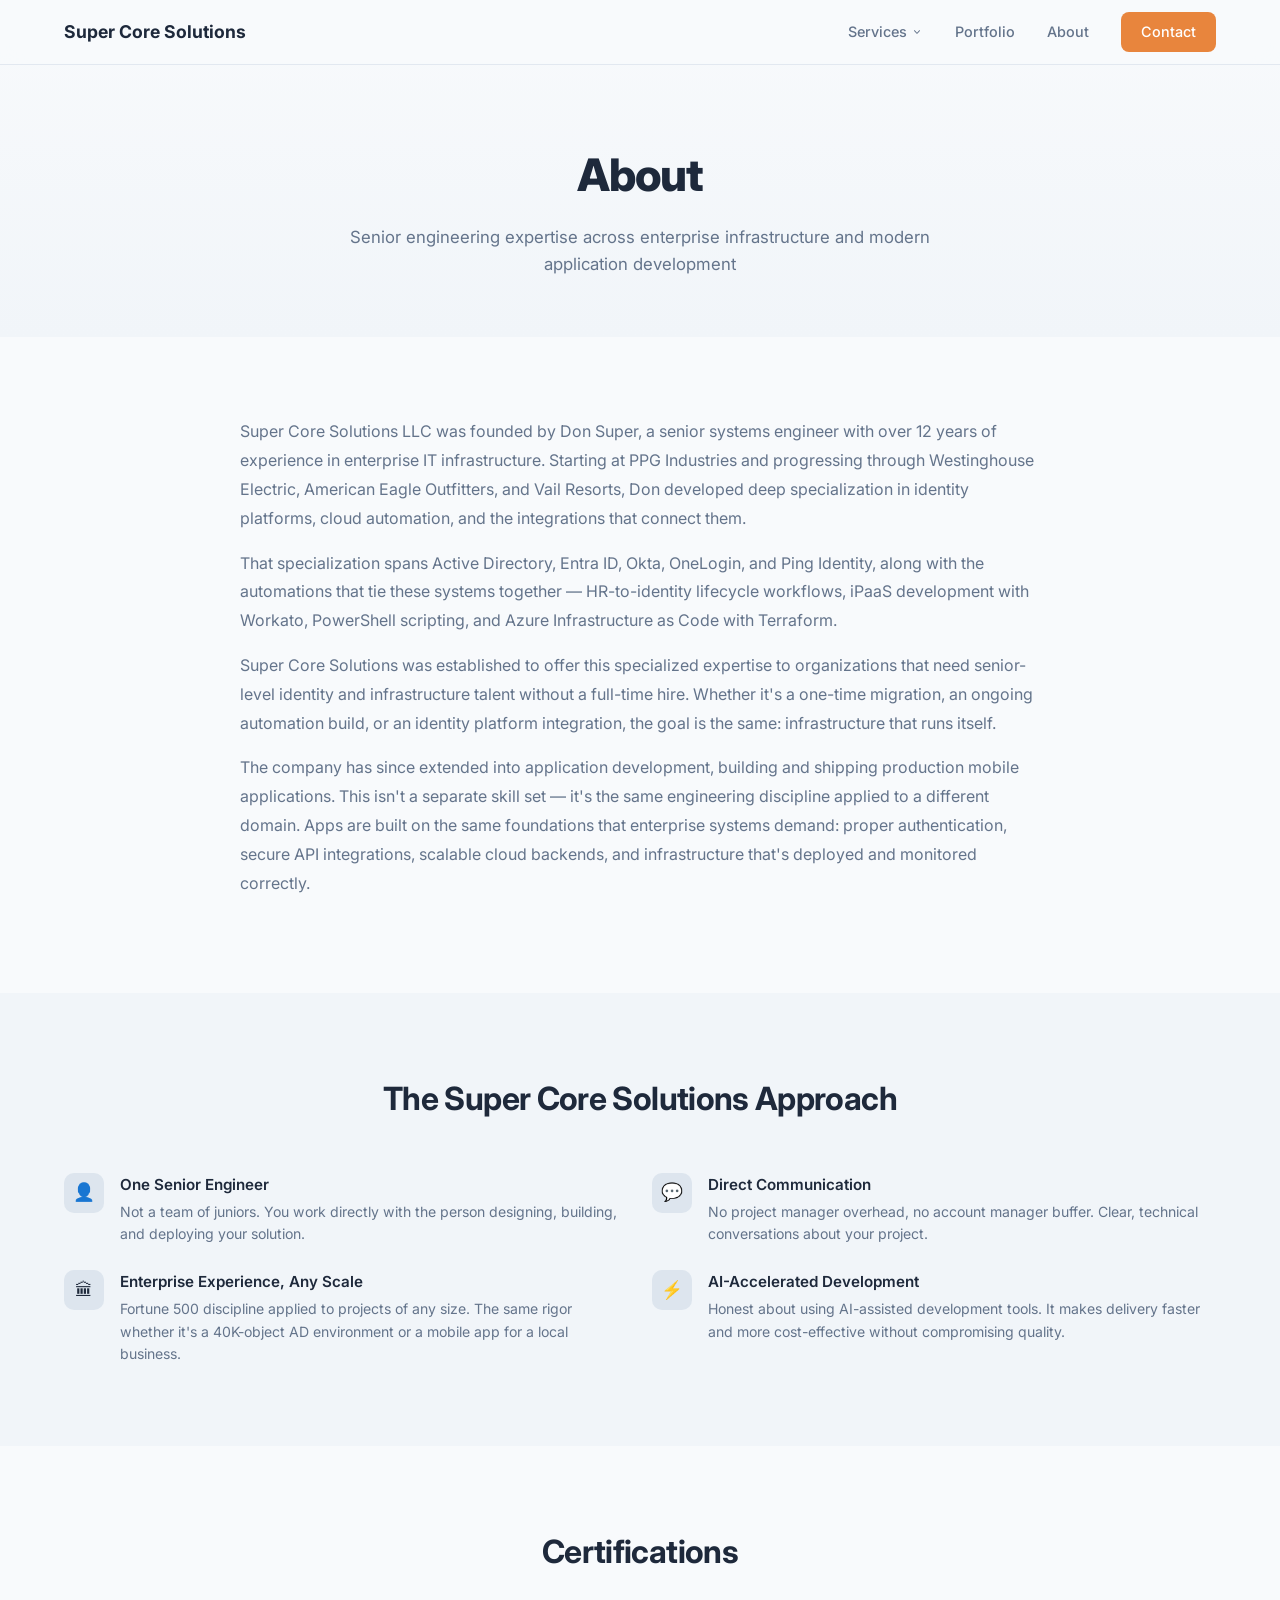
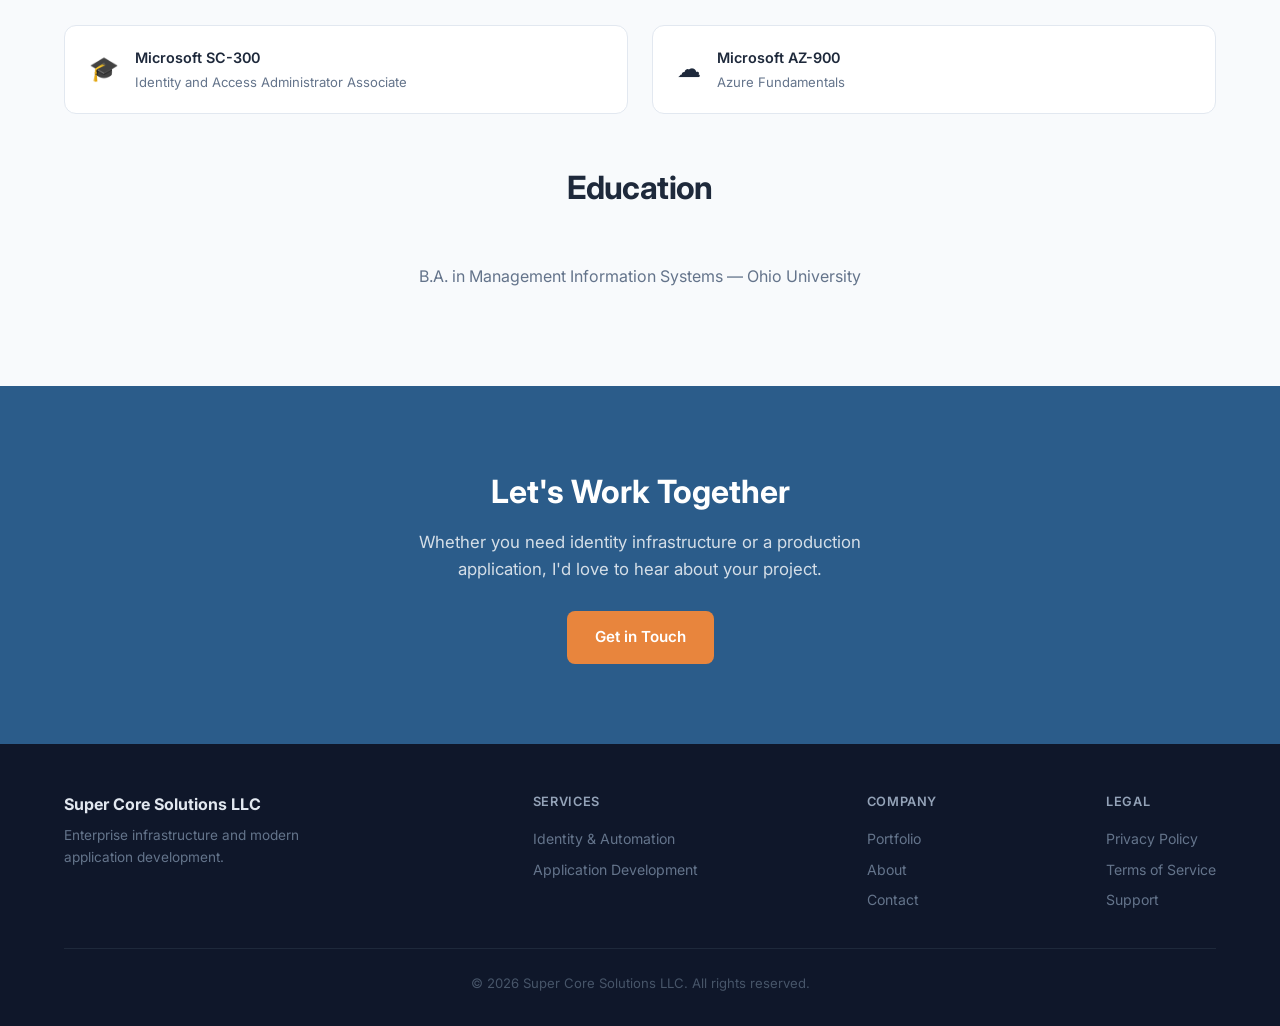
==== about.html @ 487dc0d9 "Redesign site: multi-page marketing site with services, portfolio, and about - New light theme desig" ====
<!DOCTYPE html>
<html lang="en">
<head>
    <meta charset="UTF-8">
    <meta name="viewport" content="width=device-width, initial-scale=1.0">
    <title>About — Super Core Solutions LLC</title>
    <meta name="description" content="About Don Super and Super Core Solutions LLC. 12+ years of enterprise identity and infrastructure experience, now extended into production application development.">
    <link rel="preconnect" href="https://fonts.googleapis.com">
    <link rel="preconnect" href="https://fonts.gstatic.com" crossorigin>
    <link href="https://fonts.googleapis.com/css2?family=Inter:wght@400;500;600;700;800&display=swap" rel="stylesheet">
    <link rel="stylesheet" href="styles.css">
</head>
<body>

    <!-- Navigation -->
    <nav class="nav">
        <div class="container">
            <a href="/" class="nav-brand">Super Core Solutions</a>
            <ul class="nav-links">
                <li class="nav-dropdown">
                    <button class="nav-dropdown-toggle" aria-expanded="false">
                        Services
                        <svg xmlns="http://www.w3.org/2000/svg" viewBox="0 0 20 20" fill="currentColor"><path fill-rule="evenodd" d="M5.23 7.21a.75.75 0 011.06.02L10 11.168l3.71-3.938a.75.75 0 111.08 1.04l-4.25 4.5a.75.75 0 01-1.08 0l-4.25-4.5a.75.75 0 01.02-1.06z" clip-rule="evenodd"/></svg>
                    </button>
                    <div class="nav-dropdown-menu">
                        <a href="services/identity-automation.html">Identity & Automation</a>
                        <a href="services/app-development.html">Application Development</a>
                    </div>
                </li>
                <li><a href="portfolio.html">Portfolio</a></li>
                <li><a href="about.html">About</a></li>
                <li><a href="contact.html" class="nav-cta">Contact</a></li>
            </ul>
            <button class="nav-hamburger" aria-label="Menu">
                <span></span>
                <span></span>
                <span></span>
            </button>
        </div>
    </nav>

    <div class="nav-mobile">
        <button class="mobile-services-toggle">Services</button>
        <div class="mobile-services-submenu">
            <a href="services/identity-automation.html">Identity & Automation</a>
            <a href="services/app-development.html">Application Development</a>
        </div>
        <a href="portfolio.html">Portfolio</a>
        <a href="about.html">About</a>
        <a href="contact.html">Contact</a>
    </div>

    <!-- Page Header -->
    <section class="page-header">
        <div class="container">
            <h1>About</h1>
            <p class="subtitle">Senior engineering expertise across enterprise infrastructure and modern application development</p>
        </div>
    </section>

    <!-- Professional Background -->
    <section class="section">
        <div class="container">
            <div class="about-content fade-in">
                <p>Super Core Solutions LLC was founded by Don Super, a senior systems engineer with over 12 years of experience in enterprise IT infrastructure. Starting at PPG Industries and progressing through Westinghouse Electric, American Eagle Outfitters, and Vail Resorts, Don developed deep specialization in identity platforms, cloud automation, and the integrations that connect them.</p>

                <p>That specialization spans Active Directory, Entra ID, Okta, OneLogin, and Ping Identity, along with the automations that tie these systems together — HR-to-identity lifecycle workflows, iPaaS development with Workato, PowerShell scripting, and Azure Infrastructure as Code with Terraform.</p>

                <p>Super Core Solutions was established to offer this specialized expertise to organizations that need senior-level identity and infrastructure talent without a full-time hire. Whether it's a one-time migration, an ongoing automation build, or an identity platform integration, the goal is the same: infrastructure that runs itself.</p>

                <p>The company has since extended into application development, building and shipping production mobile applications. This isn't a separate skill set — it's the same engineering discipline applied to a different domain. Apps are built on the same foundations that enterprise systems demand: proper authentication, secure API integrations, scalable cloud backends, and infrastructure that's deployed and monitored correctly.</p>
            </div>
        </div>
    </section>

    <!-- The Approach -->
    <section class="section section-alt">
        <div class="container">
            <div class="section-header fade-in">
                <h2>The Super Core Solutions Approach</h2>
            </div>
            <div class="approach-grid fade-in">
                <div class="approach-item">
                    <div class="approach-icon">&#128100;</div>
                    <div>
                        <h4>One Senior Engineer</h4>
                        <p>Not a team of juniors. You work directly with the person designing, building, and deploying your solution.</p>
                    </div>
                </div>
                <div class="approach-item">
                    <div class="approach-icon">&#128172;</div>
                    <div>
                        <h4>Direct Communication</h4>
                        <p>No project manager overhead, no account manager buffer. Clear, technical conversations about your project.</p>
                    </div>
                </div>
                <div class="approach-item">
                    <div class="approach-icon">&#127963;</div>
                    <div>
                        <h4>Enterprise Experience, Any Scale</h4>
                        <p>Fortune 500 discipline applied to projects of any size. The same rigor whether it's a 40K-object AD environment or a mobile app for a local business.</p>
                    </div>
                </div>
                <div class="approach-item">
                    <div class="approach-icon">&#9889;</div>
                    <div>
                        <h4>AI-Accelerated Development</h4>
                        <p>Honest about using AI-assisted development tools. It makes delivery faster and more cost-effective without compromising quality.</p>
                    </div>
                </div>
            </div>
        </div>
    </section>

    <!-- Certifications & Education -->
    <section class="section">
        <div class="container">
            <div class="section-header fade-in">
                <h2>Certifications</h2>
            </div>
            <div class="cert-grid fade-in">
                <div class="card cert-card">
                    <div class="cert-icon">&#127891;</div>
                    <div>
                        <h4>Microsoft SC-300</h4>
                        <p>Identity and Access Administrator Associate</p>
                    </div>
                </div>
                <div class="card cert-card">
                    <div class="cert-icon">&#9729;</div>
                    <div>
                        <h4>Microsoft AZ-900</h4>
                        <p>Azure Fundamentals</p>
                    </div>
                </div>
            </div>

            <div class="section-header fade-in" style="margin-top: 48px;">
                <h2>Education</h2>
            </div>
            <div class="about-content fade-in">
                <p style="text-align: center;">B.A. in Management Information Systems — Ohio University</p>
            </div>
        </div>
    </section>

    <!-- CTA -->
    <section class="cta-section">
        <div class="container fade-in">
            <h2>Let's Work Together</h2>
            <p>Whether you need identity infrastructure or a production application, I'd love to hear about your project.</p>
            <a href="contact.html" class="btn">Get in Touch</a>
        </div>
    </section>

    <!-- Footer -->
    <footer class="footer">
        <div class="container">
            <div class="footer-content">
                <div>
                    <div class="footer-brand">Super Core Solutions LLC</div>
                    <p class="footer-tagline">Enterprise infrastructure and modern application development.</p>
                </div>
                <div class="footer-links-group">
                    <h4>Services</h4>
                    <a href="services/identity-automation.html">Identity & Automation</a>
                    <a href="services/app-development.html">Application Development</a>
                </div>
                <div class="footer-links-group">
                    <h4>Company</h4>
                    <a href="portfolio.html">Portfolio</a>
                    <a href="about.html">About</a>
                    <a href="contact.html">Contact</a>
                </div>
                <div class="footer-links-group">
                    <h4>Legal</h4>
                    <a href="privacy.html">Privacy Policy</a>
                    <a href="terms.html">Terms of Service</a>
                    <a href="support.html">Support</a>
                </div>
            </div>
            <div class="footer-bottom">
                &copy; 2026 Super Core Solutions LLC. All rights reserved.
            </div>
        </div>
    </footer>

    <script src="script.js"></script>
</body>
</html>
---- styles.css ----
/* Super Core Solutions LLC — Website Redesign */

/* Reset & Base */
*, *::before, *::after {
    box-sizing: border-box;
    margin: 0;
    padding: 0;
}

:root {
    --color-primary: #2B5C8A;
    --color-primary-light: #3A7AB8;
    --color-primary-dark: #1E4468;
    --color-accent: #E8853D;
    --color-accent-hover: #D4732E;
    --color-dark: #0F172A;
    --color-dark-light: #1E293B;
    --color-bg: #F8FAFC;
    --color-bg-alt: #F1F5F9;
    --color-card: #FFFFFF;
    --color-text: #1E293B;
    --color-text-secondary: #64748B;
    --color-text-light: #94A3B8;
    --color-border: #E2E8F0;
    --color-border-hover: #CBD5E1;
    --max-width: 1200px;
    --radius: 12px;
    --radius-sm: 8px;
    --shadow-sm: 0 1px 2px rgba(0,0,0,0.05);
    --shadow: 0 1px 3px rgba(0,0,0,0.1), 0 1px 2px rgba(0,0,0,0.06);
    --shadow-md: 0 4px 6px rgba(0,0,0,0.07), 0 2px 4px rgba(0,0,0,0.06);
    --shadow-lg: 0 10px 15px rgba(0,0,0,0.1), 0 4px 6px rgba(0,0,0,0.05);
    --transition: 0.2s ease;
}

html {
    scroll-behavior: smooth;
}

body {
    font-family: 'Inter', -apple-system, BlinkMacSystemFont, 'Segoe UI', Roboto, 'Helvetica Neue', Arial, sans-serif;
    background-color: var(--color-bg);
    color: var(--color-text);
    line-height: 1.6;
    -webkit-font-smoothing: antialiased;
}

a {
    color: var(--color-primary);
    text-decoration: none;
    transition: color var(--transition);
}

a:hover {
    color: var(--color-primary-light);
}

img {
    max-width: 100%;
    height: auto;
}

/* Layout */
.container {
    max-width: var(--max-width);
    margin: 0 auto;
    padding: 0 24px;
}

/* ===== NAVIGATION ===== */
.nav {
    position: fixed;
    top: 0;
    left: 0;
    right: 0;
    z-index: 100;
    background: rgba(248, 250, 252, 0.9);
    backdrop-filter: blur(12px);
    -webkit-backdrop-filter: blur(12px);
    border-bottom: 1px solid var(--color-border);
}

.nav .container {
    display: flex;
    align-items: center;
    justify-content: space-between;
    height: 64px;
}

.nav-brand {
    font-size: 1.1rem;
    font-weight: 700;
    color: var(--color-text);
    text-decoration: none;
}

.nav-brand:hover {
    color: var(--color-primary);
}

.nav-links {
    display: flex;
    align-items: center;
    gap: 32px;
    list-style: none;
}

.nav-links a {
    color: var(--color-text-secondary);
    font-size: 0.9rem;
    font-weight: 500;
    transition: color var(--transition);
}

.nav-links a:hover {
    color: var(--color-text);
}

/* Services dropdown */
.nav-dropdown {
    position: relative;
}

.nav-dropdown-toggle {
    display: flex;
    align-items: center;
    gap: 4px;
    cursor: pointer;
    background: none;
    border: none;
    color: var(--color-text-secondary);
    font-size: 0.9rem;
    font-weight: 500;
    font-family: inherit;
    padding: 0;
    transition: color var(--transition);
}

.nav-dropdown-toggle:hover {
    color: var(--color-text);
}

.nav-dropdown-toggle svg {
    width: 12px;
    height: 12px;
    transition: transform var(--transition);
}

.nav-dropdown.open .nav-dropdown-toggle svg {
    transform: rotate(180deg);
}

.nav-dropdown-menu {
    display: none;
    position: absolute;
    top: calc(100% + 12px);
    left: 50%;
    transform: translateX(-50%);
    background: var(--color-card);
    border: 1px solid var(--color-border);
    border-radius: var(--radius-sm);
    box-shadow: var(--shadow-lg);
    min-width: 240px;
    padding: 8px;
    z-index: 200;
}

.nav-dropdown.open .nav-dropdown-menu {
    display: block;
}

.nav-dropdown-menu a {
    display: block;
    padding: 10px 16px;
    color: var(--color-text-secondary);
    font-size: 0.88rem;
    border-radius: 6px;
    transition: background-color var(--transition), color var(--transition);
}

.nav-dropdown-menu a:hover {
    background: var(--color-bg-alt);
    color: var(--color-text);
}

/* Contact CTA in nav */
.nav-cta {
    display: inline-block;
    padding: 8px 20px;
    background: var(--color-accent);
    color: #fff !important;
    border-radius: var(--radius-sm);
    font-weight: 600;
    font-size: 0.88rem;
    transition: background-color var(--transition), transform var(--transition);
}

.nav-cta:hover {
    background: var(--color-accent-hover);
    color: #fff !important;
    transform: translateY(-1px);
}

/* Hamburger */
.nav-hamburger {
    display: none;
    background: none;
    border: none;
    cursor: pointer;
    padding: 4px;
}

.nav-hamburger span {
    display: block;
    width: 24px;
    height: 2px;
    background: var(--color-text);
    margin: 5px 0;
    transition: transform var(--transition), opacity var(--transition);
}

.nav-hamburger.open span:nth-child(1) {
    transform: rotate(45deg) translate(5px, 5px);
}

.nav-hamburger.open span:nth-child(2) {
    opacity: 0;
}

.nav-hamburger.open span:nth-child(3) {
    transform: rotate(-45deg) translate(5px, -5px);
}

/* Mobile nav */
.nav-mobile {
    display: none;
    position: fixed;
    top: 64px;
    left: 0;
    right: 0;
    background: var(--color-card);
    border-bottom: 1px solid var(--color-border);
    padding: 16px 24px;
    box-shadow: var(--shadow-lg);
    z-index: 99;
}

.nav-mobile.open {
    display: block;
}

.nav-mobile a,
.nav-mobile button {
    display: block;
    padding: 12px 0;
    color: var(--color-text-secondary);
    font-size: 1rem;
    font-weight: 500;
    border-bottom: 1px solid var(--color-border);
    background: none;
    border-left: none;
    border-right: none;
    border-top: none;
    width: 100%;
    text-align: left;
    cursor: pointer;
    font-family: inherit;
}

.nav-mobile a:last-child,
.nav-mobile button:last-of-type {
    border-bottom: none;
}

.nav-mobile a:hover,
.nav-mobile button:hover {
    color: var(--color-primary);
}

.nav-mobile .mobile-services-submenu {
    padding-left: 16px;
    display: none;
}

.nav-mobile .mobile-services-submenu.open {
    display: block;
}

.nav-mobile .mobile-services-submenu a {
    font-size: 0.9rem;
    color: var(--color-text-light);
}

/* ===== HERO ===== */
.hero {
    padding: 140px 0 80px;
    text-align: center;
    background: linear-gradient(180deg, var(--color-bg) 0%, var(--color-bg-alt) 100%);
}

.hero h1 {
    font-size: 3.2rem;
    font-weight: 800;
    letter-spacing: -0.03em;
    margin-bottom: 20px;
    color: var(--color-text);
    line-height: 1.15;
    max-width: 800px;
    margin-left: auto;
    margin-right: auto;
}

.hero .tagline {
    font-size: 1.2rem;
    color: var(--color-text-secondary);
    max-width: 600px;
    margin: 0 auto 36px;
    line-height: 1.7;
}

.hero-ctas {
    display: flex;
    gap: 16px;
    justify-content: center;
    flex-wrap: wrap;
}

/* ===== BUTTONS ===== */
.btn {
    display: inline-flex;
    align-items: center;
    gap: 8px;
    padding: 14px 28px;
    border-radius: var(--radius-sm);
    font-weight: 600;
    font-size: 0.95rem;
    transition: background-color var(--transition), transform var(--transition), box-shadow var(--transition);
    text-decoration: none;
    border: none;
    cursor: pointer;
}

.btn:hover {
    transform: translateY(-1px);
}

.btn-primary {
    background: var(--color-primary);
    color: #fff;
}

.btn-primary:hover {
    background: var(--color-primary-light);
    color: #fff;
    box-shadow: 0 4px 12px rgba(43, 92, 138, 0.3);
}

.btn-accent {
    background: var(--color-accent);
    color: #fff;
}

.btn-accent:hover {
    background: var(--color-accent-hover);
    color: #fff;
    box-shadow: 0 4px 12px rgba(232, 133, 61, 0.3);
}

.btn-outline {
    background: transparent;
    color: var(--color-primary);
    border: 2px solid var(--color-primary);
}

.btn-outline:hover {
    background: var(--color-primary);
    color: #fff;
}

/* ===== SECTIONS ===== */
.section {
    padding: 80px 0;
}

.section-alt {
    background: var(--color-bg-alt);
}

.section-dark {
    background: var(--color-dark);
    color: #fff;
}

.section-dark .section-subtitle {
    color: #94A3B8;
}

.section-header {
    text-align: center;
    margin-bottom: 48px;
}

.section-header h2 {
    font-size: 2rem;
    font-weight: 700;
    letter-spacing: -0.02em;
    margin-bottom: 12px;
}

.section-subtitle {
    font-size: 1.05rem;
    color: var(--color-text-secondary);
    max-width: 600px;
    margin: 0 auto;
}

/* ===== CARDS ===== */
.card {
    background: var(--color-card);
    border: 1px solid var(--color-border);
    border-radius: var(--radius);
    padding: 32px;
    transition: border-color var(--transition), box-shadow var(--transition);
}

.card:hover {
    border-color: var(--color-border-hover);
    box-shadow: var(--shadow-md);
}

.card h3 {
    font-size: 1.2rem;
    font-weight: 600;
    margin-bottom: 12px;
    color: var(--color-text);
}

.card p {
    color: var(--color-text-secondary);
    font-size: 0.95rem;
    line-height: 1.7;
}

/* Service overview cards */
.services-grid {
    display: grid;
    grid-template-columns: repeat(2, 1fr);
    gap: 24px;
}

.service-card {
    position: relative;
    padding: 36px;
}

.service-card .card-icon {
    width: 48px;
    height: 48px;
    background: rgba(43, 92, 138, 0.1);
    border-radius: 10px;
    display: flex;
    align-items: center;
    justify-content: center;
    margin-bottom: 20px;
    font-size: 1.4rem;
}

.service-card h3 {
    margin-bottom: 12px;
}

.service-card p {
    margin-bottom: 20px;
}

.card-link {
    display: inline-flex;
    align-items: center;
    gap: 6px;
    color: var(--color-primary);
    font-weight: 600;
    font-size: 0.9rem;
}

.card-link:hover {
    gap: 10px;
}

.card-link svg {
    width: 16px;
    height: 16px;
    transition: transform var(--transition);
}

.card-link:hover svg {
    transform: translateX(3px);
}

/* ===== PORTFOLIO CARDS ===== */
.portfolio-grid {
    display: grid;
    grid-template-columns: repeat(2, 1fr);
    gap: 32px;
}

.portfolio-card {
    padding: 0;
    overflow: hidden;
}

.portfolio-card-body {
    padding: 28px 32px 32px;
}

.portfolio-card-header {
    display: flex;
    align-items: center;
    justify-content: space-between;
    margin-bottom: 12px;
}

.portfolio-card h3 {
    font-size: 1.3rem;
    margin-bottom: 0;
}

.portfolio-status {
    display: inline-block;
    font-size: 0.75rem;
    font-weight: 600;
    padding: 4px 10px;
    border-radius: 20px;
    text-transform: uppercase;
    letter-spacing: 0.05em;
}

.portfolio-status.live {
    background: rgba(34, 197, 94, 0.1);
    color: #16A34A;
}

.portfolio-status.dev {
    background: rgba(43, 92, 138, 0.1);
    color: var(--color-primary);
}

.portfolio-card .description {
    margin-bottom: 16px;
}

.tech-pills {
    display: flex;
    flex-wrap: wrap;
    gap: 8px;
    margin-bottom: 20px;
}

.tech-pill {
    display: inline-block;
    padding: 4px 12px;
    background: var(--color-bg-alt);
    color: var(--color-text-secondary);
    font-size: 0.8rem;
    font-weight: 500;
    border-radius: 20px;
    border: 1px solid var(--color-border);
}

/* ===== CREDIBILITY STRIP ===== */
.credibility-strip {
    display: flex;
    justify-content: center;
    flex-wrap: wrap;
    gap: 40px;
    padding: 40px 0;
}

.credibility-item {
    display: flex;
    align-items: center;
    gap: 12px;
}

.credibility-icon {
    width: 40px;
    height: 40px;
    background: rgba(43, 92, 138, 0.1);
    border-radius: 10px;
    display: flex;
    align-items: center;
    justify-content: center;
    font-size: 1.1rem;
    flex-shrink: 0;
}

.section-dark .credibility-icon {
    background: rgba(255, 255, 255, 0.1);
}

.credibility-text {
    font-size: 0.9rem;
    font-weight: 600;
    color: var(--color-text);
    white-space: nowrap;
}

.section-dark .credibility-text {
    color: #E2E8F0;
}

/* ===== CTA SECTION ===== */
.cta-section {
    text-align: center;
    padding: 80px 0;
    background: var(--color-primary);
    color: #fff;
}

.cta-section h2 {
    font-size: 2rem;
    font-weight: 700;
    margin-bottom: 12px;
}

.cta-section p {
    font-size: 1.05rem;
    color: rgba(255, 255, 255, 0.8);
    margin-bottom: 28px;
    max-width: 500px;
    margin-left: auto;
    margin-right: auto;
}

.cta-section .btn {
    background: var(--color-accent);
    color: #fff;
}

.cta-section .btn:hover {
    background: var(--color-accent-hover);
    box-shadow: 0 4px 12px rgba(0, 0, 0, 0.2);
}

/* ===== SERVICE DETAIL PAGE ===== */
.service-hero {
    padding: 140px 0 60px;
    text-align: center;
    background: linear-gradient(180deg, var(--color-bg) 0%, var(--color-bg-alt) 100%);
}

.service-hero h1 {
    font-size: 2.8rem;
    font-weight: 800;
    letter-spacing: -0.03em;
    margin-bottom: 16px;
    color: var(--color-text);
}

.service-hero .tagline {
    font-size: 1.15rem;
    color: var(--color-text-secondary);
    max-width: 600px;
    margin: 0 auto;
    line-height: 1.7;
}

.offerings-grid {
    display: grid;
    grid-template-columns: repeat(2, 1fr);
    gap: 24px;
}

.offering-card {
    padding: 28px;
}

.offering-card h3 {
    font-size: 1.1rem;
    margin-bottom: 10px;
    display: flex;
    align-items: center;
    gap: 10px;
}

.offering-card h3 .offering-number {
    display: inline-flex;
    align-items: center;
    justify-content: center;
    width: 28px;
    height: 28px;
    background: rgba(43, 92, 138, 0.1);
    color: var(--color-primary);
    font-size: 0.8rem;
    font-weight: 700;
    border-radius: 8px;
    flex-shrink: 0;
}

.offering-card p {
    font-size: 0.93rem;
}

/* Differentiator block */
.differentiator {
    display: grid;
    grid-template-columns: repeat(2, 1fr);
    gap: 24px;
}

.diff-item {
    display: flex;
    gap: 16px;
    align-items: flex-start;
}

.diff-icon {
    width: 36px;
    height: 36px;
    background: rgba(43, 92, 138, 0.1);
    border-radius: 8px;
    display: flex;
    align-items: center;
    justify-content: center;
    font-size: 1rem;
    flex-shrink: 0;
}

.diff-item h4 {
    font-size: 0.95rem;
    font-weight: 600;
    margin-bottom: 4px;
}

.diff-item p {
    font-size: 0.88rem;
    color: var(--color-text-secondary);
    line-height: 1.6;
}

/* Tech stack grid */
.tech-stack-grid {
    display: grid;
    grid-template-columns: repeat(3, 1fr);
    gap: 20px;
}

.tech-category {
    padding: 24px;
}

.tech-category h4 {
    font-size: 0.85rem;
    font-weight: 600;
    color: var(--color-text-secondary);
    text-transform: uppercase;
    letter-spacing: 0.05em;
    margin-bottom: 12px;
}

.tech-category .tech-pills {
    margin-bottom: 0;
}

/* ===== PORTFOLIO DETAIL ===== */
.case-study {
    margin-bottom: 48px;
}

.case-study-header {
    display: flex;
    align-items: center;
    justify-content: space-between;
    margin-bottom: 16px;
    flex-wrap: wrap;
    gap: 12px;
}

.case-study h3 {
    font-size: 1.5rem;
    font-weight: 700;
}

.case-study-links {
    display: flex;
    gap: 12px;
}

.case-study-story {
    margin-bottom: 20px;
}

.case-study-story p {
    color: var(--color-text-secondary);
    line-height: 1.8;
}

.demonstrates {
    margin-top: 20px;
}

.demonstrates h4 {
    font-size: 0.95rem;
    font-weight: 600;
    margin-bottom: 12px;
}

.demonstrates ul {
    list-style: none;
    padding: 0;
}

.demonstrates li {
    position: relative;
    padding-left: 24px;
    margin-bottom: 8px;
    color: var(--color-text-secondary);
    font-size: 0.93rem;
}

.demonstrates li::before {
    content: "→";
    position: absolute;
    left: 0;
    color: var(--color-primary);
    font-weight: 600;
}

/* ===== ABOUT PAGE ===== */
.about-content {
    max-width: 800px;
    margin: 0 auto;
}

.about-content p {
    color: var(--color-text-secondary);
    font-size: 1rem;
    line-height: 1.8;
    margin-bottom: 16px;
}

.approach-grid {
    display: grid;
    grid-template-columns: repeat(2, 1fr);
    gap: 24px;
}

.approach-item {
    display: flex;
    gap: 16px;
    align-items: flex-start;
}

.approach-item .approach-icon {
    width: 40px;
    height: 40px;
    background: rgba(43, 92, 138, 0.1);
    border-radius: 10px;
    display: flex;
    align-items: center;
    justify-content: center;
    font-size: 1.1rem;
    flex-shrink: 0;
}

.approach-item h4 {
    font-size: 0.95rem;
    font-weight: 600;
    margin-bottom: 4px;
}

.approach-item p {
    font-size: 0.88rem;
    color: var(--color-text-secondary);
    line-height: 1.6;
    margin-bottom: 0;
}

.cert-grid {
    display: flex;
    gap: 24px;
    flex-wrap: wrap;
}

.cert-card {
    display: flex;
    align-items: center;
    gap: 16px;
    padding: 20px 24px;
    flex: 1;
    min-width: 280px;
}

.cert-card .cert-icon {
    font-size: 1.5rem;
    flex-shrink: 0;
}

.cert-card h4 {
    font-size: 0.9rem;
    font-weight: 600;
    margin-bottom: 2px;
}

.cert-card p {
    font-size: 0.82rem;
    color: var(--color-text-secondary);
    margin-bottom: 0;
}

/* ===== CONTACT PAGE ===== */
.contact-grid {
    display: grid;
    grid-template-columns: repeat(3, 1fr);
    gap: 24px;
    max-width: 800px;
    margin: 0 auto;
}

.contact-card {
    text-align: center;
    padding: 32px 24px;
}

.contact-card .contact-icon {
    width: 48px;
    height: 48px;
    background: rgba(43, 92, 138, 0.1);
    border-radius: 12px;
    display: flex;
    align-items: center;
    justify-content: center;
    margin: 0 auto 16px;
    font-size: 1.3rem;
}

.contact-card h3 {
    font-size: 1rem;
    margin-bottom: 8px;
}

.contact-card p {
    font-size: 0.9rem;
}

.contact-card a {
    color: var(--color-primary);
    font-weight: 500;
}

/* ===== FOOTER ===== */
.footer {
    background: var(--color-dark);
    color: #94A3B8;
    padding: 48px 0 32px;
}

.footer-content {
    display: flex;
    justify-content: space-between;
    align-items: flex-start;
    margin-bottom: 32px;
    flex-wrap: wrap;
    gap: 32px;
}

.footer-brand {
    font-size: 1rem;
    font-weight: 700;
    color: #E2E8F0;
    margin-bottom: 8px;
}

.footer-tagline {
    font-size: 0.85rem;
    color: #64748B;
    max-width: 300px;
}

.footer-links-group h4 {
    font-size: 0.8rem;
    font-weight: 600;
    color: #94A3B8;
    text-transform: uppercase;
    letter-spacing: 0.05em;
    margin-bottom: 12px;
}

.footer-links-group a {
    display: block;
    color: #64748B;
    font-size: 0.88rem;
    padding: 4px 0;
    transition: color var(--transition);
}

.footer-links-group a:hover {
    color: #E2E8F0;
}

.footer-bottom {
    border-top: 1px solid #1E293B;
    padding-top: 24px;
    text-align: center;
    font-size: 0.82rem;
    color: #475569;
}

/* ===== PAGE HEADER (inner pages) ===== */
.page-header {
    padding: 140px 0 60px;
    text-align: center;
    background: linear-gradient(180deg, var(--color-bg) 0%, var(--color-bg-alt) 100%);
}

.page-header h1 {
    font-size: 2.8rem;
    font-weight: 800;
    letter-spacing: -0.03em;
    margin-bottom: 12px;
    color: var(--color-text);
}

.page-header .subtitle {
    color: var(--color-text-secondary);
    font-size: 1.05rem;
    max-width: 600px;
    margin: 0 auto;
}

/* Content sections (privacy, terms, support) */
.content-section {
    padding: 24px 0;
    max-width: 800px;
    margin: 0 auto;
}

.content-section h2 {
    font-size: 1.25rem;
    font-weight: 600;
    margin-bottom: 16px;
    color: var(--color-text);
}

.content-section p,
.content-section li {
    color: var(--color-text-secondary);
    font-size: 0.95rem;
    line-height: 1.8;
    margin-bottom: 12px;
}

.content-section ul {
    padding-left: 24px;
    margin-bottom: 16px;
}

.content-section li {
    margin-bottom: 8px;
}

/* ===== SCROLL ANIMATIONS ===== */
.fade-in {
    opacity: 0;
    transform: translateY(20px);
    transition: opacity 0.6s ease, transform 0.6s ease;
}

.fade-in.visible {
    opacity: 1;
    transform: translateY(0);
}

/* ===== RESPONSIVE ===== */
@media (max-width: 768px) {
    .nav-links {
        display: none;
    }

    .nav-hamburger {
        display: block;
    }

    .hero {
        padding: 120px 0 60px;
    }

    .hero h1 {
        font-size: 2.2rem;
    }

    .hero .tagline {
        font-size: 1.05rem;
    }

    .hero-ctas {
        flex-direction: column;
        align-items: center;
    }

    .services-grid,
    .portfolio-grid,
    .offerings-grid,
    .differentiator,
    .approach-grid {
        grid-template-columns: 1fr;
    }

    .tech-stack-grid {
        grid-template-columns: repeat(2, 1fr);
    }

    .credibility-strip {
        gap: 24px;
        flex-direction: column;
        align-items: center;
    }

    .section {
        padding: 60px 0;
    }

    .section-header h2 {
        font-size: 1.6rem;
    }

    .service-hero h1,
    .page-header h1 {
        font-size: 2rem;
    }

    .contact-grid {
        grid-template-columns: 1fr;
    }

    .footer-content {
        flex-direction: column;
        text-align: center;
    }

    .footer-tagline {
        margin: 0 auto;
    }

    .cert-grid {
        flex-direction: column;
    }
}

@media (max-width: 480px) {
    .hero h1 {
        font-size: 1.8rem;
    }

    .service-hero h1,
    .page-header h1 {
        font-size: 1.7rem;
    }

    .section {
        padding: 48px 0;
    }

    .card {
        padding: 24px;
    }

    .tech-stack-grid {
        grid-template-columns: 1fr;
    }

    .btn {
        width: 100%;
        justify-content: center;
    }
}

/* Prefers reduced motion */
@media (prefers-reduced-motion: reduce) {
    .fade-in {
        opacity: 1;
        transform: none;
        transition: none;
    }

    html {
        scroll-behavior: auto;
    }
}
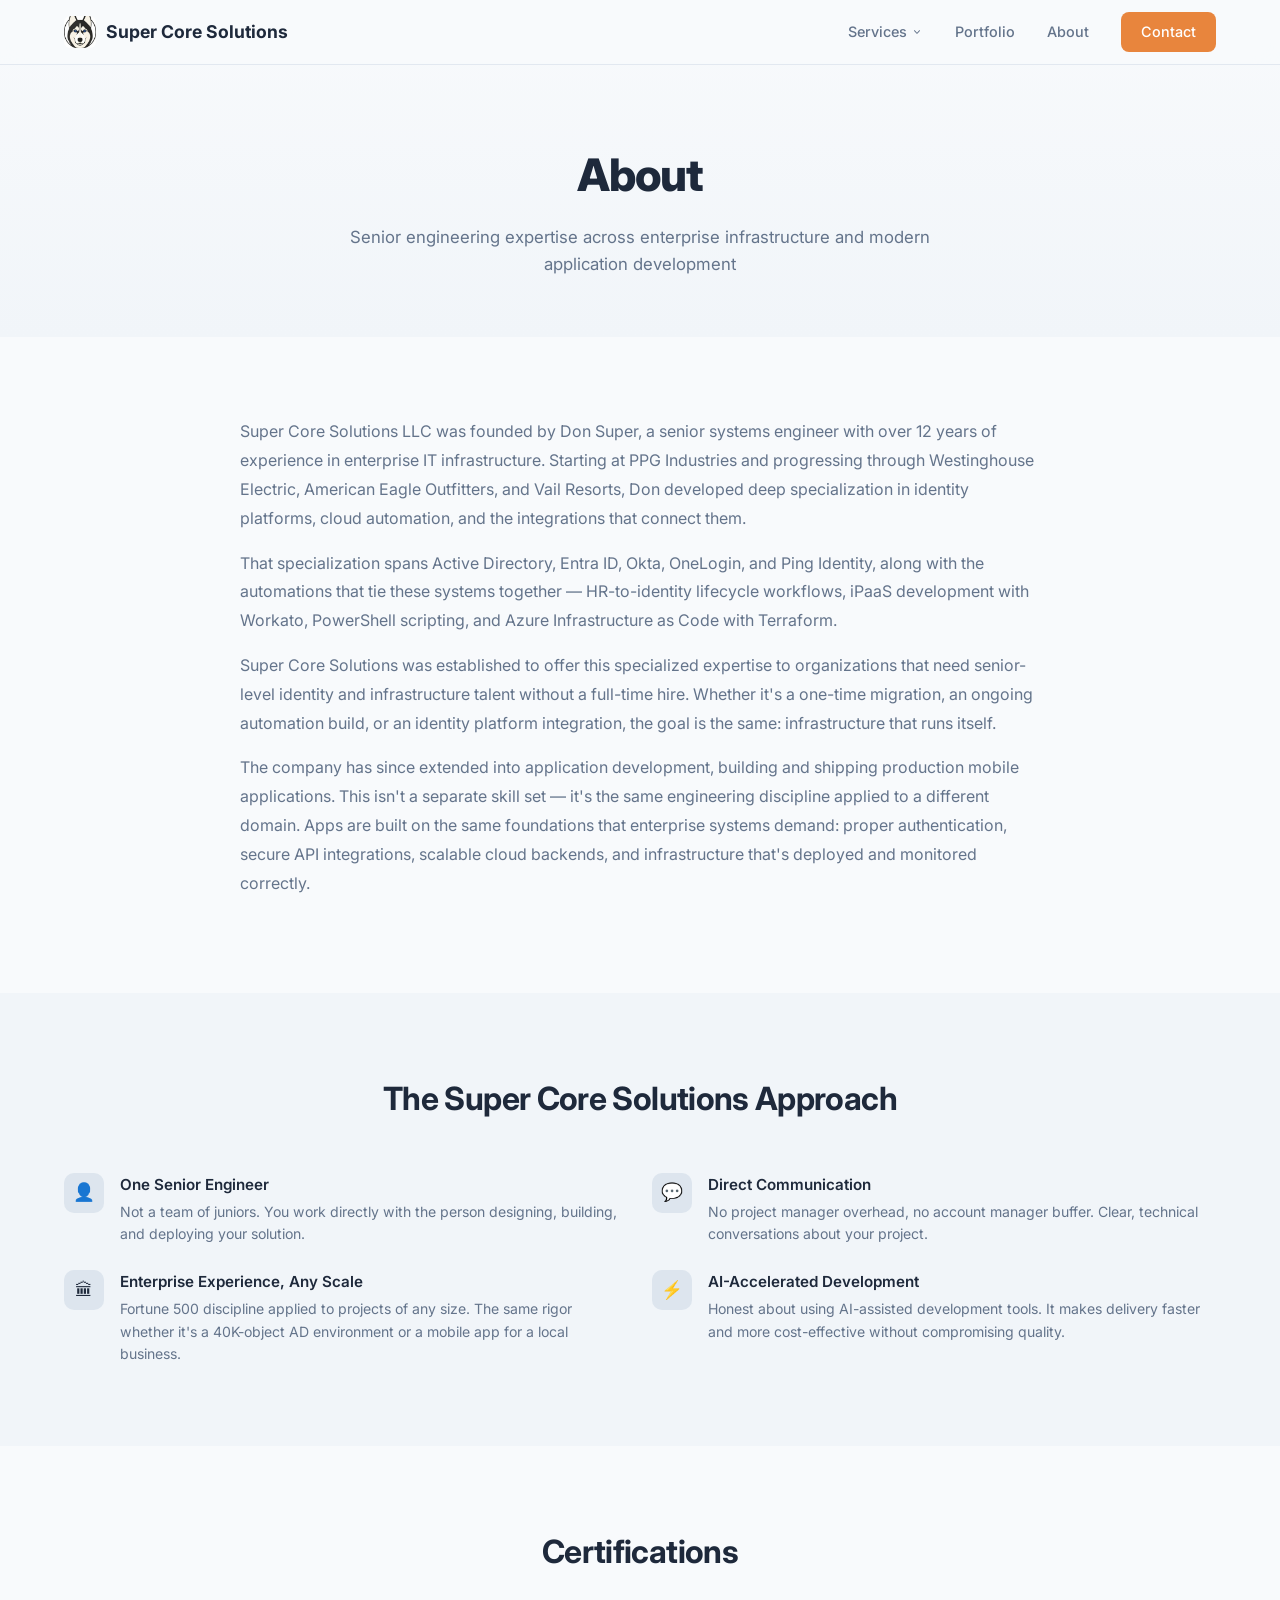
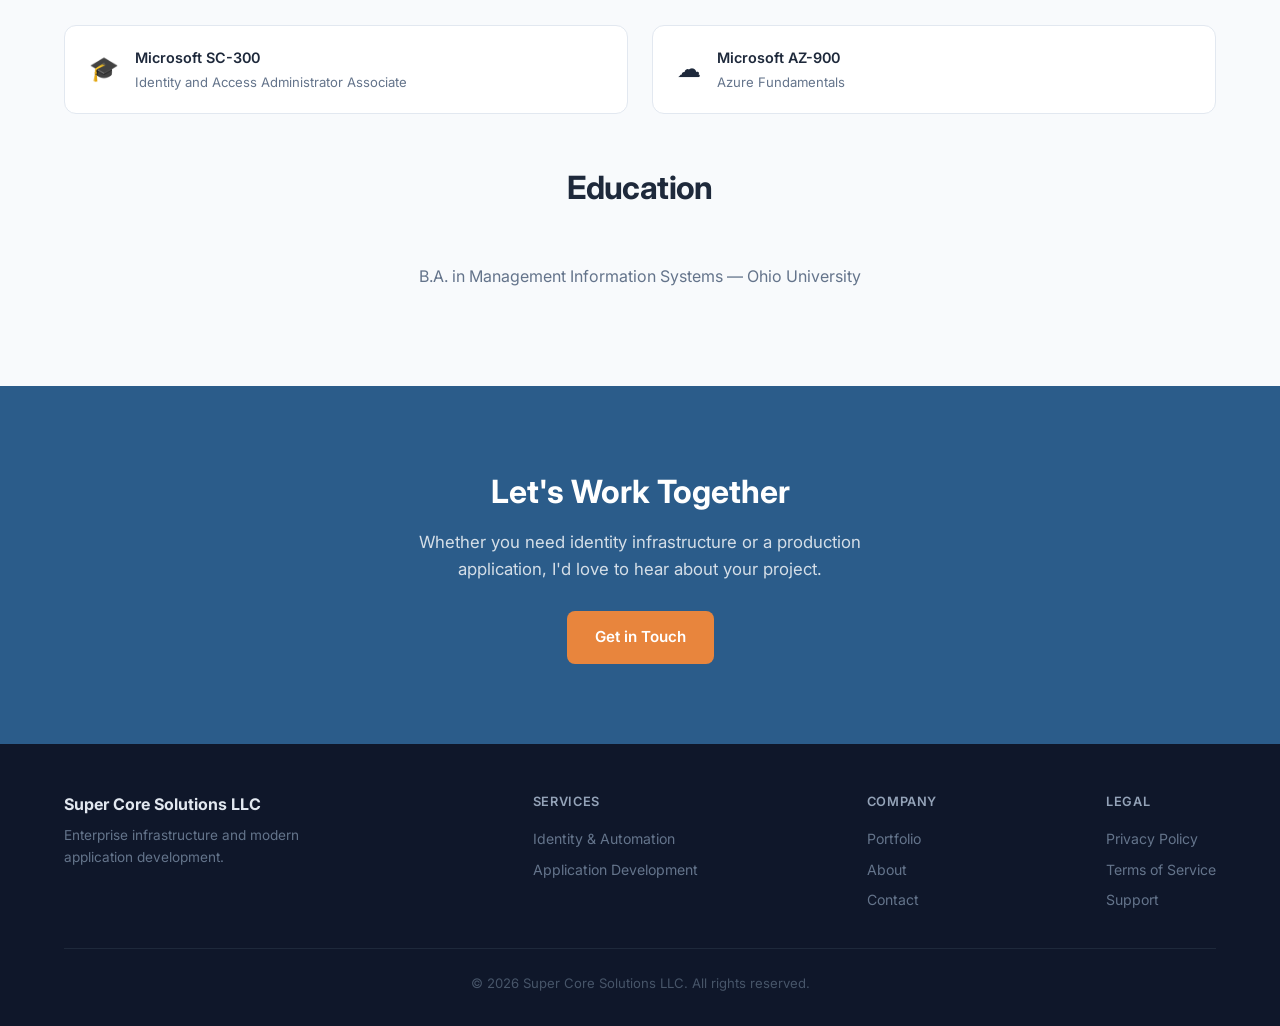
==== commit dc4fb2f2: "Add logo to nav header across all pages, bump cache to v=3 Co-Authored-By: Claude Opus 4.6 (1M conte" ====
--- a/about.html
+++ b/about.html
@@ -8,14 +8,14 @@
     <link rel="preconnect" href="https://fonts.googleapis.com">
     <link rel="preconnect" href="https://fonts.gstatic.com" crossorigin>
     <link href="https://fonts.googleapis.com/css2?family=Inter:wght@400;500;600;700;800&display=swap" rel="stylesheet">
-    <link rel="stylesheet" href="styles.css">
+    <link rel="stylesheet" href="styles.css?v=3">
 </head>
 <body>
 
     <!-- Navigation -->
     <nav class="nav">
         <div class="container">
-            <a href="/" class="nav-brand">Super Core Solutions</a>
+            <a href="/" class="nav-brand"><img src="images/logo.png" alt="Super Core Solutions logo" class="nav-logo">Super Core Solutions</a>
             <ul class="nav-links">
                 <li class="nav-dropdown">
                     <button class="nav-dropdown-toggle" aria-expanded="false">
@@ -185,6 +185,6 @@
         </div>
     </footer>
 
-    <script src="script.js"></script>
+    <script src="script.js?v=3"></script>
 </body>
 </html>
--- a/styles.css
+++ b/styles.css
@@ -88,6 +88,9 @@
 }
 
 .nav-brand {
+    display: flex;
+    align-items: center;
+    gap: 10px;
     font-size: 1.1rem;
     font-weight: 700;
     color: var(--color-text);
@@ -96,6 +99,13 @@
 
 .nav-brand:hover {
     color: var(--color-primary);
+}
+
+.nav-logo {
+    width: 32px;
+    height: 32px;
+    border-radius: 6px;
+    object-fit: cover;
 }
 
 .nav-links {
@@ -532,6 +542,7 @@
     border-radius: 20px;
     text-transform: uppercase;
     letter-spacing: 0.05em;
+    white-space: nowrap;
 }
 
 .portfolio-status.live {
@@ -1110,9 +1121,12 @@
     }
 
     .credibility-strip {
-        gap: 24px;
+        gap: 20px;
         flex-direction: column;
-        align-items: center;
+        align-items: stretch;
+        max-width: 320px;
+        margin: 0 auto;
+        padding: 40px 0;
     }
 
     .section {
